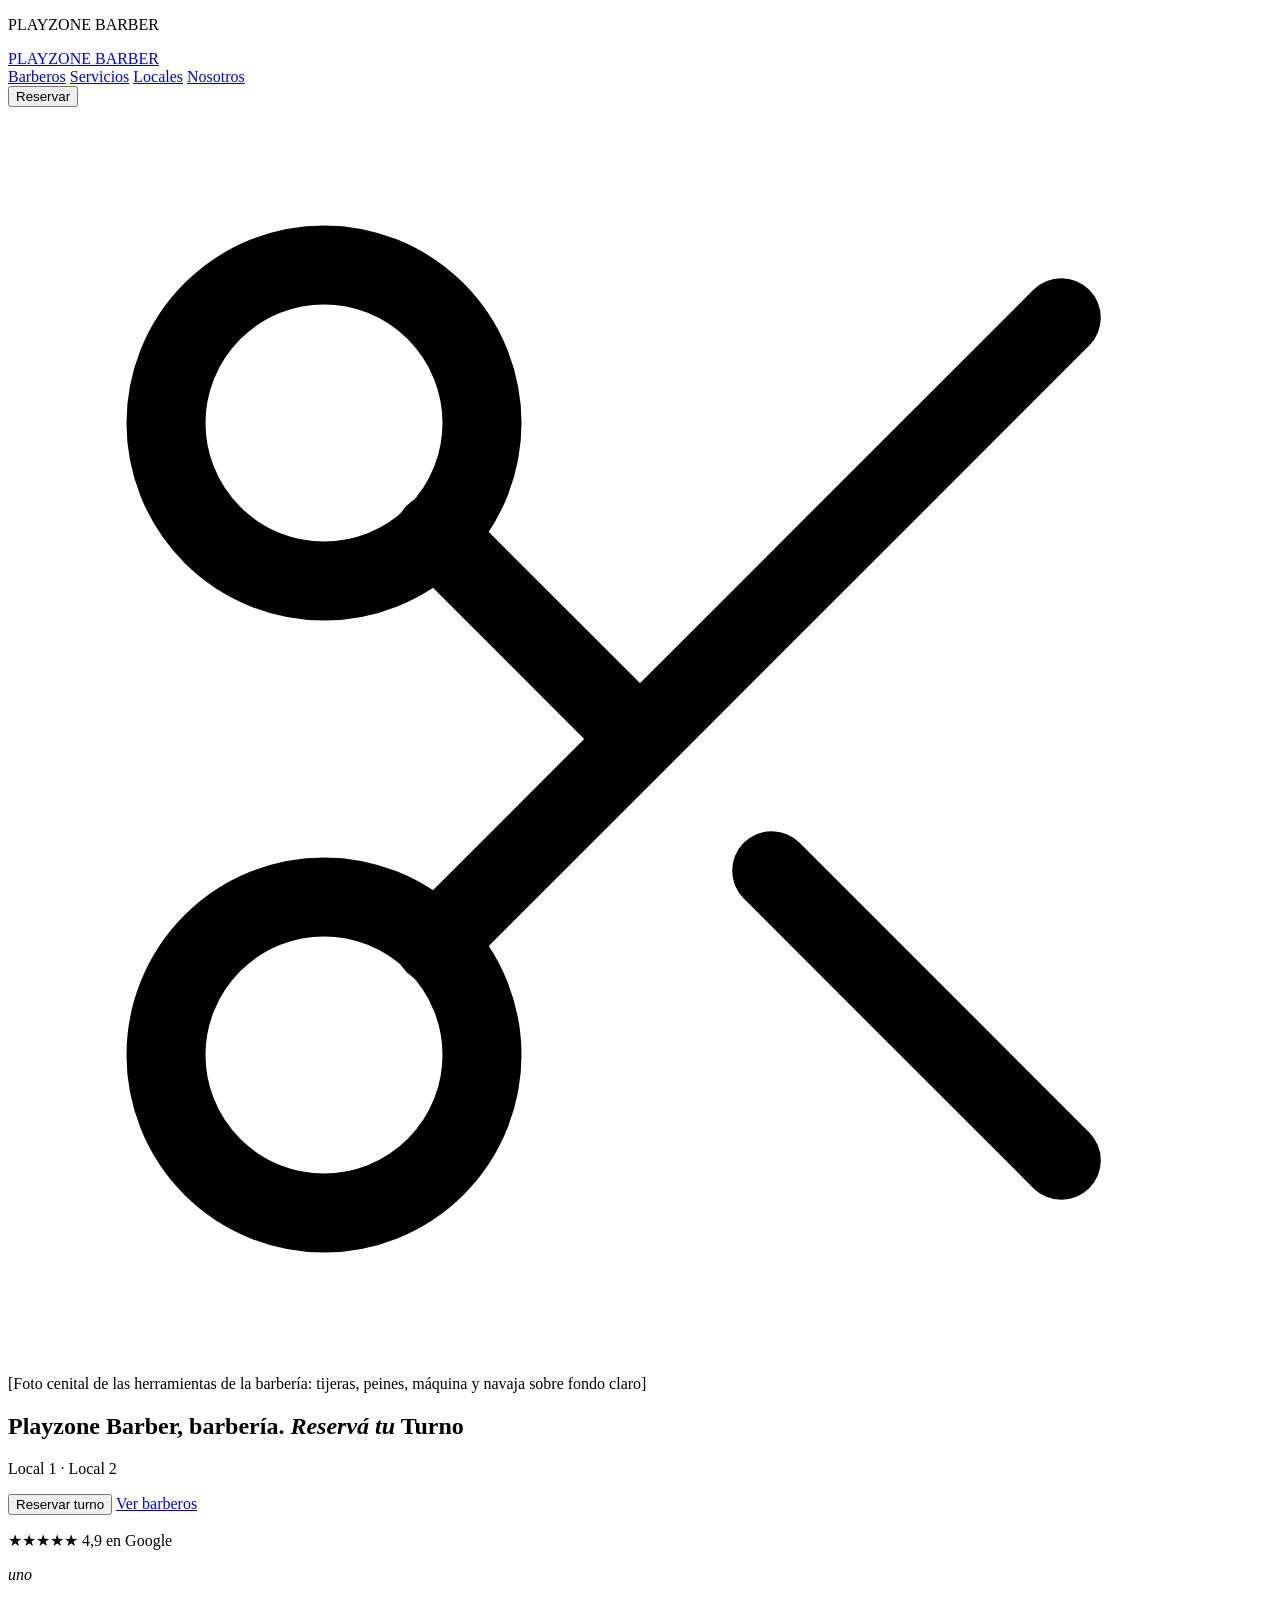
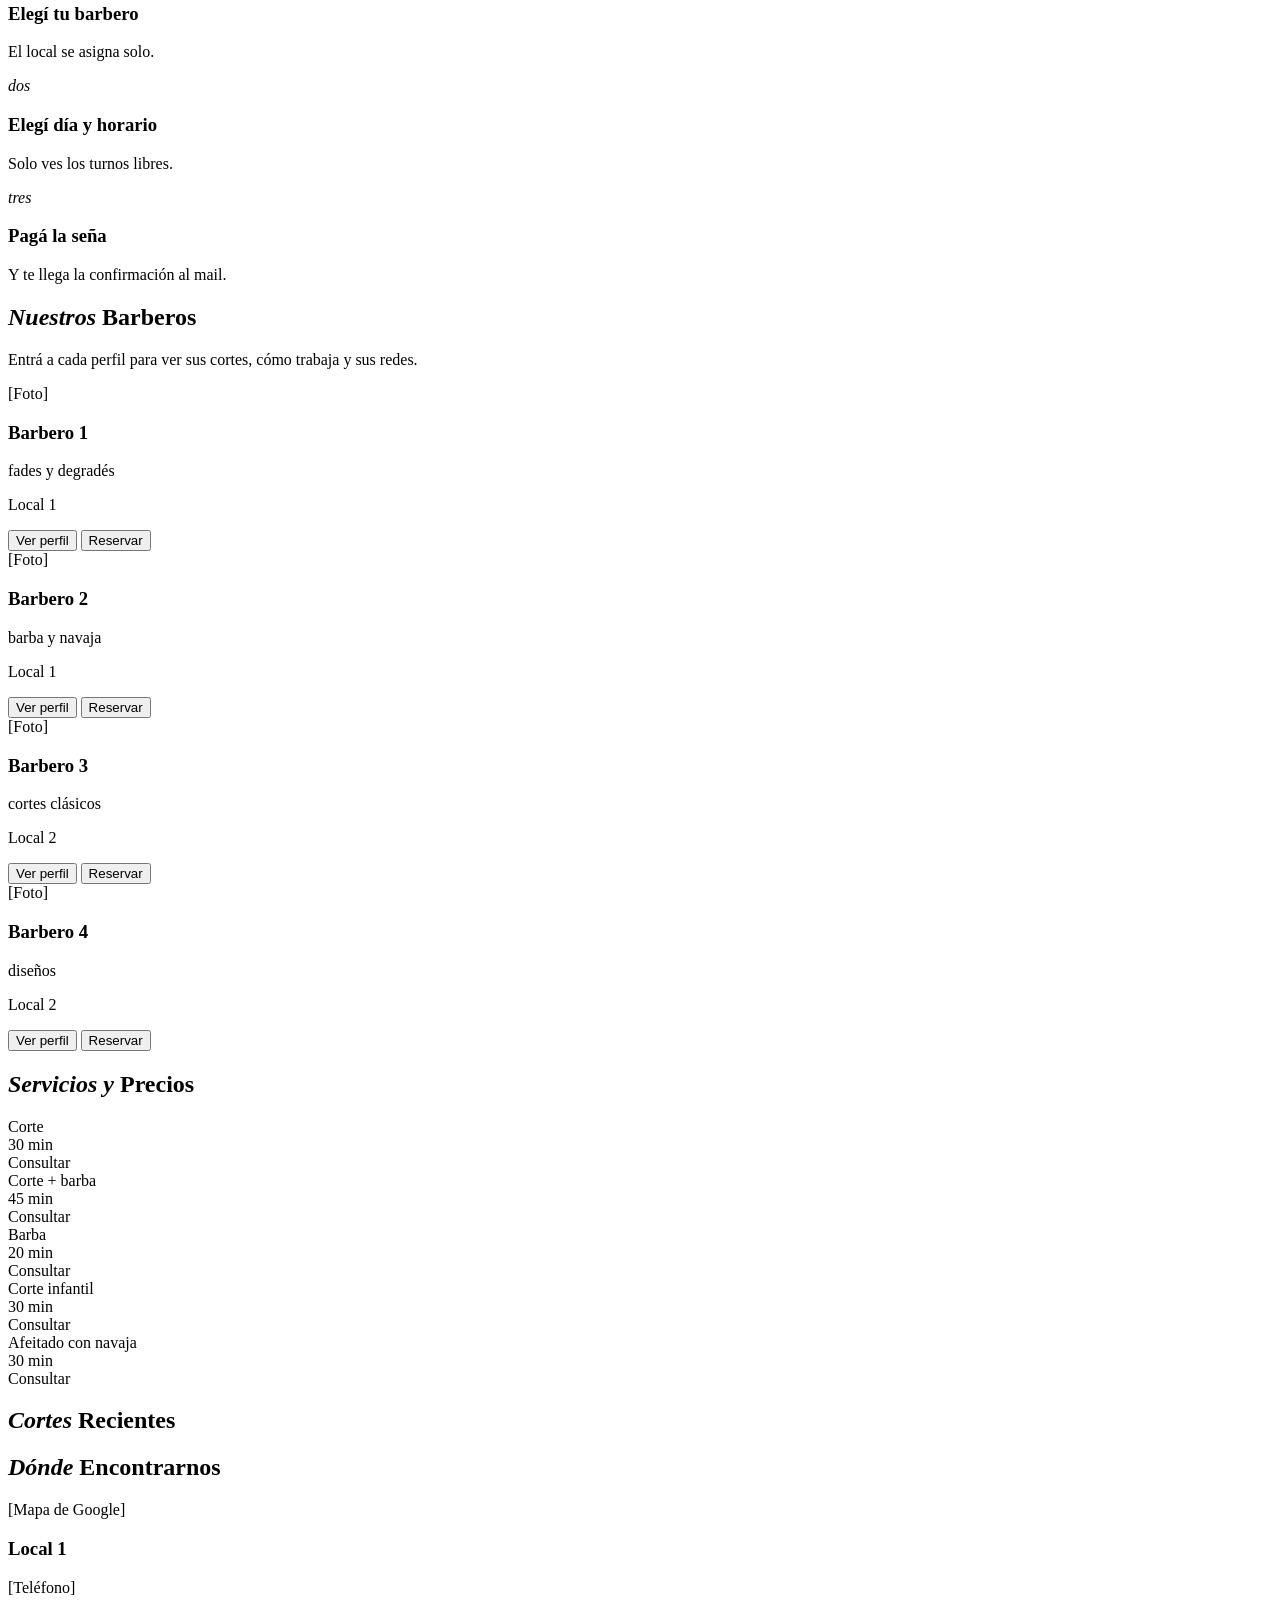
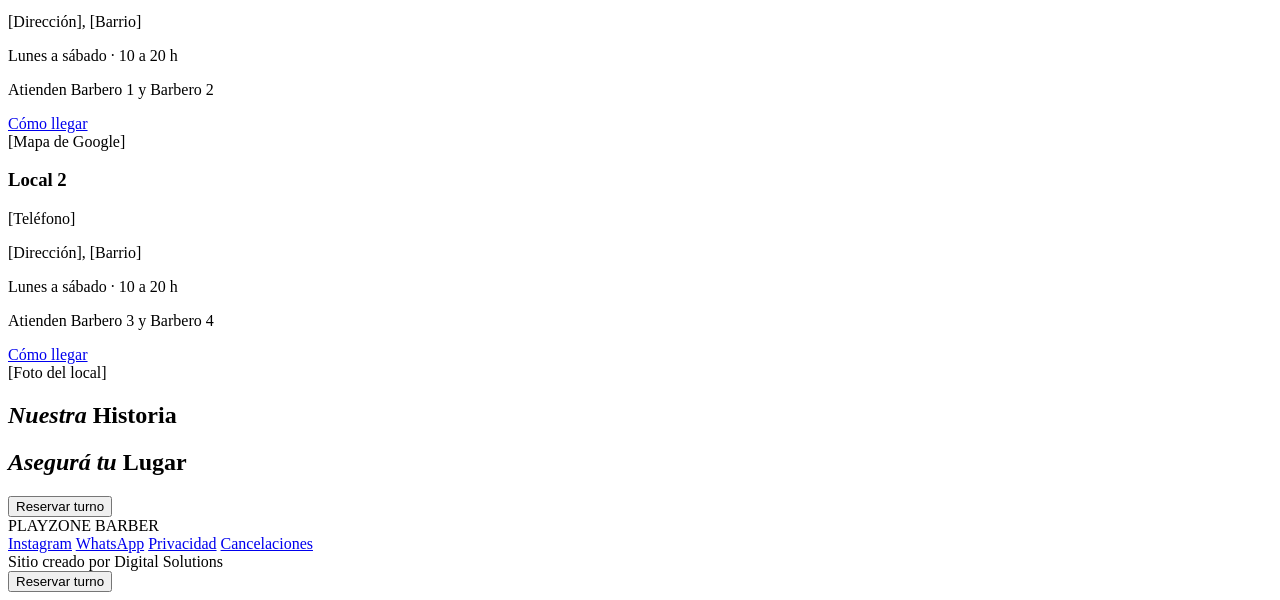
==== index.html @ 5f258dd9 "Add files via upload" ====
<!DOCTYPE html>
<html lang="es-AR">
<head>
  <meta charset="UTF-8" />
  <meta name="viewport" content="width=device-width, initial-scale=1" />
  <!-- SEO:INICIO · generado por tools/generar-seo.py el 2026-11-05 (no editar a mano) -->
  <title>Playzone Barber · Barbería · Reservá tu turno online</title>
  <meta name="description" content="Playzone Barber, barbería. Corte, corte + barba, barba, corte infantil. Elegí tu barbero, día y horario y reservá tu turno online con seña por Mercado Pago." />
  <link rel="canonical" href="https://digibizgroup2.github.io/playzone-barber/" />
  <meta property="og:type" content="website" />
  <meta property="og:locale" content="es_AR" />
  <meta property="og:site_name" content="Playzone Barber" />
  <meta property="og:title" content="Playzone Barber · Barbería · Reservá tu turno online" />
  <meta property="og:description" content="Playzone Barber, barbería. Corte, corte + barba, barba, corte infantil. Elegí tu barbero, día y horario y reservá tu turno online con seña por Mercado Pago." />
  <meta property="og:url" content="https://digibizgroup2.github.io/playzone-barber/" />
  <meta property="og:image" content="https://digibizgroup2.github.io/playzone-barber/img/apple-touch-icon.png" />
  <meta name="twitter:card" content="summary_large_image" />
  <script type="application/ld+json">
{
  "@context": "https://schema.org",
  "@graph": [
    {
      "@type": "Organization",
      "@id": "https://digibizgroup2.github.io/playzone-barber/#organizacion",
      "name": "Playzone Barber",
      "url": "https://digibizgroup2.github.io/playzone-barber/",
      "logo": "https://digibizgroup2.github.io/playzone-barber/img/apple-touch-icon.png",
      "sameAs": []
    },
    {
      "@type": "BarberShop",
      "@id": "https://digibizgroup2.github.io/playzone-barber/#local-1",
      "name": "Playzone Barber · Local 1",
      "url": "https://digibizgroup2.github.io/playzone-barber/",
      "parentOrganization": {
        "@id": "https://digibizgroup2.github.io/playzone-barber/#organizacion"
      },
      "telephone": "[Teléfono]",
      "address": {
        "@type": "PostalAddress",
        "streetAddress": "[Dirección]",
        "addressLocality": "[Barrio]",
        "addressCountry": "AR"
      },
      "openingHoursSpecification": [
        {
          "@type": "OpeningHoursSpecification",
          "dayOfWeek": [
            "Monday",
            "Tuesday",
            "Wednesday",
            "Thursday",
            "Friday",
            "Saturday"
          ],
          "opens": "10:00",
          "closes": "20:00"
        }
      ],
      "currenciesAccepted": "ARS",
      "employee": [
        {
          "@type": "Person",
          "name": "Barbero 1",
          "jobTitle": "Barbero"
        },
        {
          "@type": "Person",
          "name": "Barbero 2",
          "jobTitle": "Barbero"
        }
      ],
      "potentialAction": {
        "@type": "ReserveAction",
        "target": "https://digibizgroup2.github.io/playzone-barber/#inicio",
        "name": "Reservar turno"
      }
    },
    {
      "@type": "BarberShop",
      "@id": "https://digibizgroup2.github.io/playzone-barber/#local-2",
      "name": "Playzone Barber · Local 2",
      "url": "https://digibizgroup2.github.io/playzone-barber/",
      "parentOrganization": {
        "@id": "https://digibizgroup2.github.io/playzone-barber/#organizacion"
      },
      "telephone": "[Teléfono]",
      "address": {
        "@type": "PostalAddress",
        "streetAddress": "[Dirección]",
        "addressLocality": "[Barrio]",
        "addressCountry": "AR"
      },
      "openingHoursSpecification": [
        {
          "@type": "OpeningHoursSpecification",
          "dayOfWeek": [
            "Monday",
            "Tuesday",
            "Wednesday",
            "Thursday",
            "Friday",
            "Saturday"
          ],
          "opens": "10:00",
          "closes": "20:00"
        }
      ],
      "currenciesAccepted": "ARS",
      "employee": [
        {
          "@type": "Person",
          "name": "Barbero 3",
          "jobTitle": "Barbero"
        },
        {
          "@type": "Person",
          "name": "Barbero 4",
          "jobTitle": "Barbero"
        }
      ],
      "potentialAction": {
        "@type": "ReserveAction",
        "target": "https://digibizgroup2.github.io/playzone-barber/#inicio",
        "name": "Reservar turno"
      }
    }
  ]
}
  </script>
  <!-- SEO:FIN -->
  <meta name="robots" content="noindex, nofollow" /> <!-- PRELANZAMIENTO: la web todavía no aparece en Google -->
  <meta name="theme-color" content="#eeebe5" />
  <link rel="icon" href="img/favicon.svg" type="image/svg+xml" />
  <link rel="apple-touch-icon" href="img/apple-touch-icon.png" />
  <script src="js/config.js"></script>
  <script>
    // Pedimos los datos de la planilla apenas arranca la página, en paralelo con todo lo demás
    if (window.PLAYZONE_API) window.PZ_DATOS = fetch(window.PLAYZONE_API + "?accion=datos").then(function (r) { return r.json(); }).catch(function () { return null; });
    // La pantalla del poste de barbería se muestra una sola vez por visita
    try { if (sessionStorage.getItem("pz_visto") || /[?&](reserva|gestionar)=/.test(location.search)) document.documentElement.classList.add("sin-loader"); sessionStorage.setItem("pz_visto", "1"); } catch (e) {}
  </script>
  <link rel="preconnect" href="https://fonts.googleapis.com" />
  <link rel="preconnect" href="https://fonts.gstatic.com" crossorigin />
  <link rel="preconnect" href="https://lh3.googleusercontent.com" />
  <link rel="preconnect" href="https://script.google.com" crossorigin />
  <link rel="preconnect" href="https://script.googleusercontent.com" crossorigin />
  <!-- Fuentes sin bloquear la primera pintada -->
  <link rel="preload" as="style" href="https://fonts.googleapis.com/css2?family=Inter:wght@400;500;600;800;900&family=Playfair+Display:ital,wght@1,400&display=swap" onload="this.onload=null;this.rel='stylesheet'" />
  <noscript><link rel="stylesheet" href="https://fonts.googleapis.com/css2?family=Inter:wght@400;500;600;800;900&family=Playfair+Display:ital,wght@1,400&display=swap" /></noscript>
  <link rel="stylesheet" href="css/styles.css" />
</head>
<body>
  <!-- Pantalla de carga: poste de barbería -->
  <div class="loader" id="loader" aria-hidden="true">
    <div class="pole"><div class="pole__cap"></div><div class="pole__glass"><div class="pole__stripes"></div></div><div class="pole__cap"></div></div>
    <p class="loader__name">PLAYZONE BARBER</p>
  </div>

  <header class="nav" id="nav">
    <div class="container nav__inner">
      <a href="#inicio" class="nav__logo">PLAYZONE BARBER</a>
      <nav class="nav__links" aria-label="Principal">
        <a href="#barberos">Barberos</a>
        <a href="#servicios">Servicios</a>
        <a href="#locales">Locales</a>
        <a href="#nosotros">Nosotros</a>
      </nav>
      <button class="btn btn--dark btn--sm btn-cut" data-reservar>Reservar</button>
    </div>
  </header>

  <main>
    <!-- Portada -->
    <section class="hero" id="inicio">
      <div class="container hero__grid">
        <!-- PRE:portada --><div class="ph hero__photo">
          <svg class="ph__icon" viewBox="0 0 24 24"><use href="#i-scissors" /></svg>
          <span>[Foto cenital de las herramientas de la barbería: tijeras, peines, máquina y navaja sobre fondo claro]</span>
        </div><!-- /PRE:portada -->
        <div class="hero__text">
          <h1 class="title title--xl cut-title cut-title--linea"><span class="sr-only" id="h1Marca">Playzone Barber, barbería. </span><em>Reservá tu</em> <strong>Turno</strong></h1>
          <p class="hero__locales" id="heroLocales"><!-- PRE:locales-hero -->Local 1 · Local 2<!-- /PRE:locales-hero --></p>
          <div class="hero__ctas">
            <button class="btn btn--dark btn-cut" data-reservar>Reservar turno</button>
            <a href="#barberos" class="btn btn--outline">Ver barberos</a>
          </div>
          <p class="hero__rating" id="heroRating"><!-- PRE:rating -->★★★★★ 4,9 en Google<!-- /PRE:rating --></p>
        </div>
      </div>
    </section>

    <!-- Cómo reservar -->
    <section class="steps">
      <div class="container steps__grid">
        <div class="step"><em>uno</em><h3>Elegí tu barbero</h3><p>El local se asigna solo.</p></div>
        <div class="step"><em>dos</em><h3>Elegí día y horario</h3><p>Solo ves los turnos libres.</p></div>
        <div class="step"><em>tres</em><h3>Pagá la seña</h3><p>Y te llega la confirmación al mail.</p></div>
      </div>
    </section>

    <!-- Barberos -->
    <section class="section" id="barberos">
      <div class="container">
        <h2 class="title cut-title"><em>Nuestros</em> <strong>Barberos</strong></h2>
        <p class="section__lead">Entrá a cada perfil para ver sus cortes, cómo trabaja y sus redes.</p>
        <div class="barbers" id="barbersGrid"><!-- PRE:barberos -->
      <article class="barber">
        <div class="ph barber__photo"><span>[Foto]</span></div>
        <h3 class="barber__name">Barbero 1</h3>
        <p class="barber__spec">fades y degradés</p>
        <p class="barber__local">Local 1</p>
        <div class="barber__btns">
          <button class="btn btn--outline btn--xs" data-perfil="Barbero 1">Ver perfil</button>
          <button class="btn btn--dark btn--xs btn-cut" data-reservar="Barbero 1">Reservar</button>
        </div>
      </article>
      <article class="barber">
        <div class="ph barber__photo"><span>[Foto]</span></div>
        <h3 class="barber__name">Barbero 2</h3>
        <p class="barber__spec">barba y navaja</p>
        <p class="barber__local">Local 1</p>
        <div class="barber__btns">
          <button class="btn btn--outline btn--xs" data-perfil="Barbero 2">Ver perfil</button>
          <button class="btn btn--dark btn--xs btn-cut" data-reservar="Barbero 2">Reservar</button>
        </div>
      </article>
      <article class="barber">
        <div class="ph barber__photo"><span>[Foto]</span></div>
        <h3 class="barber__name">Barbero 3</h3>
        <p class="barber__spec">cortes clásicos</p>
        <p class="barber__local">Local 2</p>
        <div class="barber__btns">
          <button class="btn btn--outline btn--xs" data-perfil="Barbero 3">Ver perfil</button>
          <button class="btn btn--dark btn--xs btn-cut" data-reservar="Barbero 3">Reservar</button>
        </div>
      </article>
      <article class="barber">
        <div class="ph barber__photo"><span>[Foto]</span></div>
        <h3 class="barber__name">Barbero 4</h3>
        <p class="barber__spec">diseños</p>
        <p class="barber__local">Local 2</p>
        <div class="barber__btns">
          <button class="btn btn--outline btn--xs" data-perfil="Barbero 4">Ver perfil</button>
          <button class="btn btn--dark btn--xs btn-cut" data-reservar="Barbero 4">Reservar</button>
        </div>
      </article>
        <!-- /PRE:barberos --></div>
      </div>
    </section>

    <!-- Servicios -->
    <section class="section section--tight" id="servicios">
      <div class="container">
        <div class="card-panel">
          <h2 class="title cut-title"><em>Servicios y</em> <strong>Precios</strong></h2>
          <div class="services" id="servicesGrid"><!-- PRE:servicios -->
      <div class="service">
        <div><div class="service__name">Corte</div><div class="service__dur">30 min</div></div>
        <div class="service__price">Consultar</div>
      </div>
      <div class="service">
        <div><div class="service__name">Corte + barba</div><div class="service__dur">45 min</div></div>
        <div class="service__price">Consultar</div>
      </div>
      <div class="service">
        <div><div class="service__name">Barba</div><div class="service__dur">20 min</div></div>
        <div class="service__price">Consultar</div>
      </div>
      <div class="service">
        <div><div class="service__name">Corte infantil</div><div class="service__dur">30 min</div></div>
        <div class="service__price">Consultar</div>
      </div>
      <div class="service">
        <div><div class="service__name">Afeitado con navaja</div><div class="service__dur">30 min</div></div>
        <div class="service__price">Consultar</div>
      </div>
          <!-- /PRE:servicios --></div>
        </div>
      </div>
    </section>

    <!-- Galería -->
    <section class="section" id="galeria">
      <div class="container">
        <h2 class="title cut-title"><em>Cortes</em> <strong>Recientes</strong></h2>
        <div class="gallery" id="galleryGrid"></div>
      </div>
    </section>

    <!-- Locales -->
    <section class="section" id="locales">
      <div class="container container--narrow">
        <h2 class="title cut-title"><em>Dónde</em> <strong>Encontrarnos</strong></h2>
        <div class="locales" id="localesGrid"><!-- PRE:locales -->
      <article class="local">
        <div class="ph local__map"><span>[Mapa de Google]</span></div>
        <div class="local__body">
          <h3>Local 1</h3>
          <p class="local__tel">[Teléfono]</p>
          <p>[Dirección], [Barrio]</p>
          <p>Lunes a sábado · 10 a 20 h</p>
          <p class="local__team">Atienden Barbero 1 y Barbero 2</p>
          <div class="local__btns">
            <a class="btn btn--outline btn--xs" href="#" target="_blank" rel="noopener">Cómo llegar</a>
          </div>
        </div>
      </article>
      <article class="local">
        <div class="ph local__map"><span>[Mapa de Google]</span></div>
        <div class="local__body">
          <h3>Local 2</h3>
          <p class="local__tel">[Teléfono]</p>
          <p>[Dirección], [Barrio]</p>
          <p>Lunes a sábado · 10 a 20 h</p>
          <p class="local__team">Atienden Barbero 3 y Barbero 4</p>
          <div class="local__btns">
            <a class="btn btn--outline btn--xs" href="#" target="_blank" rel="noopener">Cómo llegar</a>
          </div>
        </div>
      </article>
        <!-- /PRE:locales --></div>
      </div>
    </section>

    <!-- Historia -->
    <section class="section" id="nosotros">
      <div class="container container--narrow story">
        <div class="ph story__photo"><span>[Foto del local]</span></div>
        <div>
          <h2 class="title title--left cut-title"><em>Nuestra</em> <strong>Historia</strong></h2>
          <p class="story__text" id="historia"><!-- PRE:historia --><!-- /PRE:historia --></p>
        </div>
      </div>
      <div class="container container--narrow reviews" id="reviewsGrid"></div>
    </section>

    <!-- Seña -->
    <section class="cta-dark">
      <div class="container">
        <h2 class="title title--light cut-title"><em>Asegurá tu</em> <strong>Lugar</strong></h2>
        <p id="senaTexto"></p>
        <button class="btn btn--light btn-cut" data-reservar>Reservar turno</button>
      </div>
    </section>
  </main>

  <footer class="footer">
    <div class="container footer__inner">
      <span class="footer__logo">PLAYZONE BARBER</span>
      <nav class="footer__links">
        <a id="lnkInstagram" href="#" target="_blank" rel="noopener">Instagram</a>
        <a id="lnkWhatsapp" href="#" target="_blank" rel="noopener">WhatsApp</a>
        <a href="politicas.html#privacidad">Privacidad</a>
        <a href="politicas.html#cancelaciones">Cancelaciones</a>
      </nav>
      <span class="footer__credit">Sitio creado por Digital Solutions</span>
    </div>
  </footer>

  <!-- Botón fijo de reserva en celular -->
  <div class="sticky-cta"><button class="btn btn--dark btn--block btn-cut" data-reservar>Reservar turno</button></div>

  <!-- Perfil del barbero -->
  <div class="sheet" id="profileSheet" role="dialog" aria-modal="true" aria-label="Perfil del barbero" hidden>
    <div class="sheet__panel">
      <div class="sheet__head">
        <span class="sheet__brand">PLAYZONE BARBER</span>
        <button class="icon-btn" data-close aria-label="Cerrar">✕</button>
      </div>
      <div class="sheet__body" id="profileBody"></div>
      <div class="sheet__foot"><button class="btn btn--dark btn--block" id="profileBook">Reservar</button></div>
    </div>
  </div>

  <!-- Reserva paso a paso -->
  <div class="sheet" id="bookingSheet" role="dialog" aria-modal="true" aria-label="Reservar turno" hidden>
    <div class="sheet__panel">
      <div class="sheet__head">
        <span class="sheet__brand">PLAYZONE BARBER</span>
        <span class="sheet__step" id="bkStepLabel"></span>
        <button class="icon-btn" data-close aria-label="Cerrar">✕</button>
      </div>
      <div class="bk-title">
        <button class="icon-btn" id="bkBack" aria-label="Volver">‹</button>
        <h2 class="title title--left title--sm" id="bkTitle"></h2>
      </div>
      <div class="progress" id="bkProgress"><span></span><span></span><span></span><span></span></div>
      <div class="sheet__body" id="bkBody"></div>
      <div class="sheet__foot"><button class="btn btn--dark btn--block" id="bkNext">Continuar</button></div>
    </div>
  </div>

  <svg width="0" height="0" style="position:absolute">
    <symbol id="i-scissors" viewBox="0 0 24 24" fill="none" stroke="currentColor" stroke-width="1.5" stroke-linecap="round"><circle cx="6" cy="6" r="3"/><circle cx="6" cy="18" r="3"/><path d="M20 4 8.1 15.9M14.5 14.5 20 20M8.1 8.1 12 12"/></symbol>
  </svg>

  <!-- PRE:datos --><script id="pz-datos" type="application/json">{"t":1793904274156,"d":{"negocio":{"nombre":"Playzone Barber","web":"http://localhost:5173","instagram":"","whatsapp":"","google":{"rating":"4,9","reseñas":""},"historia":""},"seña":{"tipo":"porcentaje","valor":30},"cancelacionHoras":24,"minutosReserva":15,"diasReserva":14,"locales":[{"id":"Local 1","nombre":"Local 1","telefono":"[Teléfono]","direccion":"[Dirección], [Barrio]","horarioTexto":"Lunes a sábado · 10 a 20 h","apertura":"10:00","cierre":"20:00","diasAbierto":[1,2,3,4,5,6],"mapa":""},{"id":"Local 2","nombre":"Local 2","telefono":"[Teléfono]","direccion":"[Dirección], [Barrio]","horarioTexto":"Lunes a sábado · 10 a 20 h","apertura":"10:00","cierre":"20:00","diasAbierto":[1,2,3,4,5,6],"mapa":""}],"barberos":[{"id":"Barbero 1","nombre":"Barbero 1","especialidad":"fades y degradés","local":"Local 1","dias":"Mar a Sáb","diasAtiende":[2,3,4,5,6],"experiencia":"","descripcion":"","instagram":"","tiktok":""},{"id":"Barbero 2","nombre":"Barbero 2","especialidad":"barba y navaja","local":"Local 1","dias":"Mar a Sáb","diasAtiende":[2,3,4,5,6],"experiencia":"","descripcion":"","instagram":"","tiktok":""},{"id":"Barbero 3","nombre":"Barbero 3","especialidad":"cortes clásicos","local":"Local 2","dias":"Mar a Sáb","diasAtiende":[2,3,4,5,6],"experiencia":"","descripcion":"","instagram":"","tiktok":""},{"id":"Barbero 4","nombre":"Barbero 4","especialidad":"diseños","local":"Local 2","dias":"Mar a Sáb","diasAtiende":[2,3,4,5,6],"experiencia":"","descripcion":"","instagram":"","tiktok":""}],"servicios":[{"id":"Corte","nombre":"Corte","precio":0,"duracion":30},{"id":"Corte + barba","nombre":"Corte + barba","precio":0,"duracion":45},{"id":"Barba","nombre":"Barba","precio":0,"duracion":20},{"id":"Corte infantil","nombre":"Corte infantil","precio":0,"duracion":30},{"id":"Afeitado con navaja","nombre":"Afeitado con navaja","precio":0,"duracion":30}],"fotos":{"portada":[],"barberos":{"Barbero 4":{"perfil":null,"cortes":[],"antesDespues":[]},"Barbero 3":{"perfil":null,"cortes":[],"antesDespues":[]},"Barbero 2":{"perfil":null,"cortes":[],"antesDespues":[]},"Barbero 1":{"perfil":null,"cortes":[],"antesDespues":[]}},"locales":{"Local 2":[],"Local 1":[]},"recientes":[],"antesDespues":[],"actualizado":1793903897182}}}</script><!-- /PRE:datos -->
  <script src="js/data.js"></script>
  <script src="js/backend.js"></script>
  <script src="js/fotos.js"></script>
  <script src="js/app.js"></script>
</body>
</html>
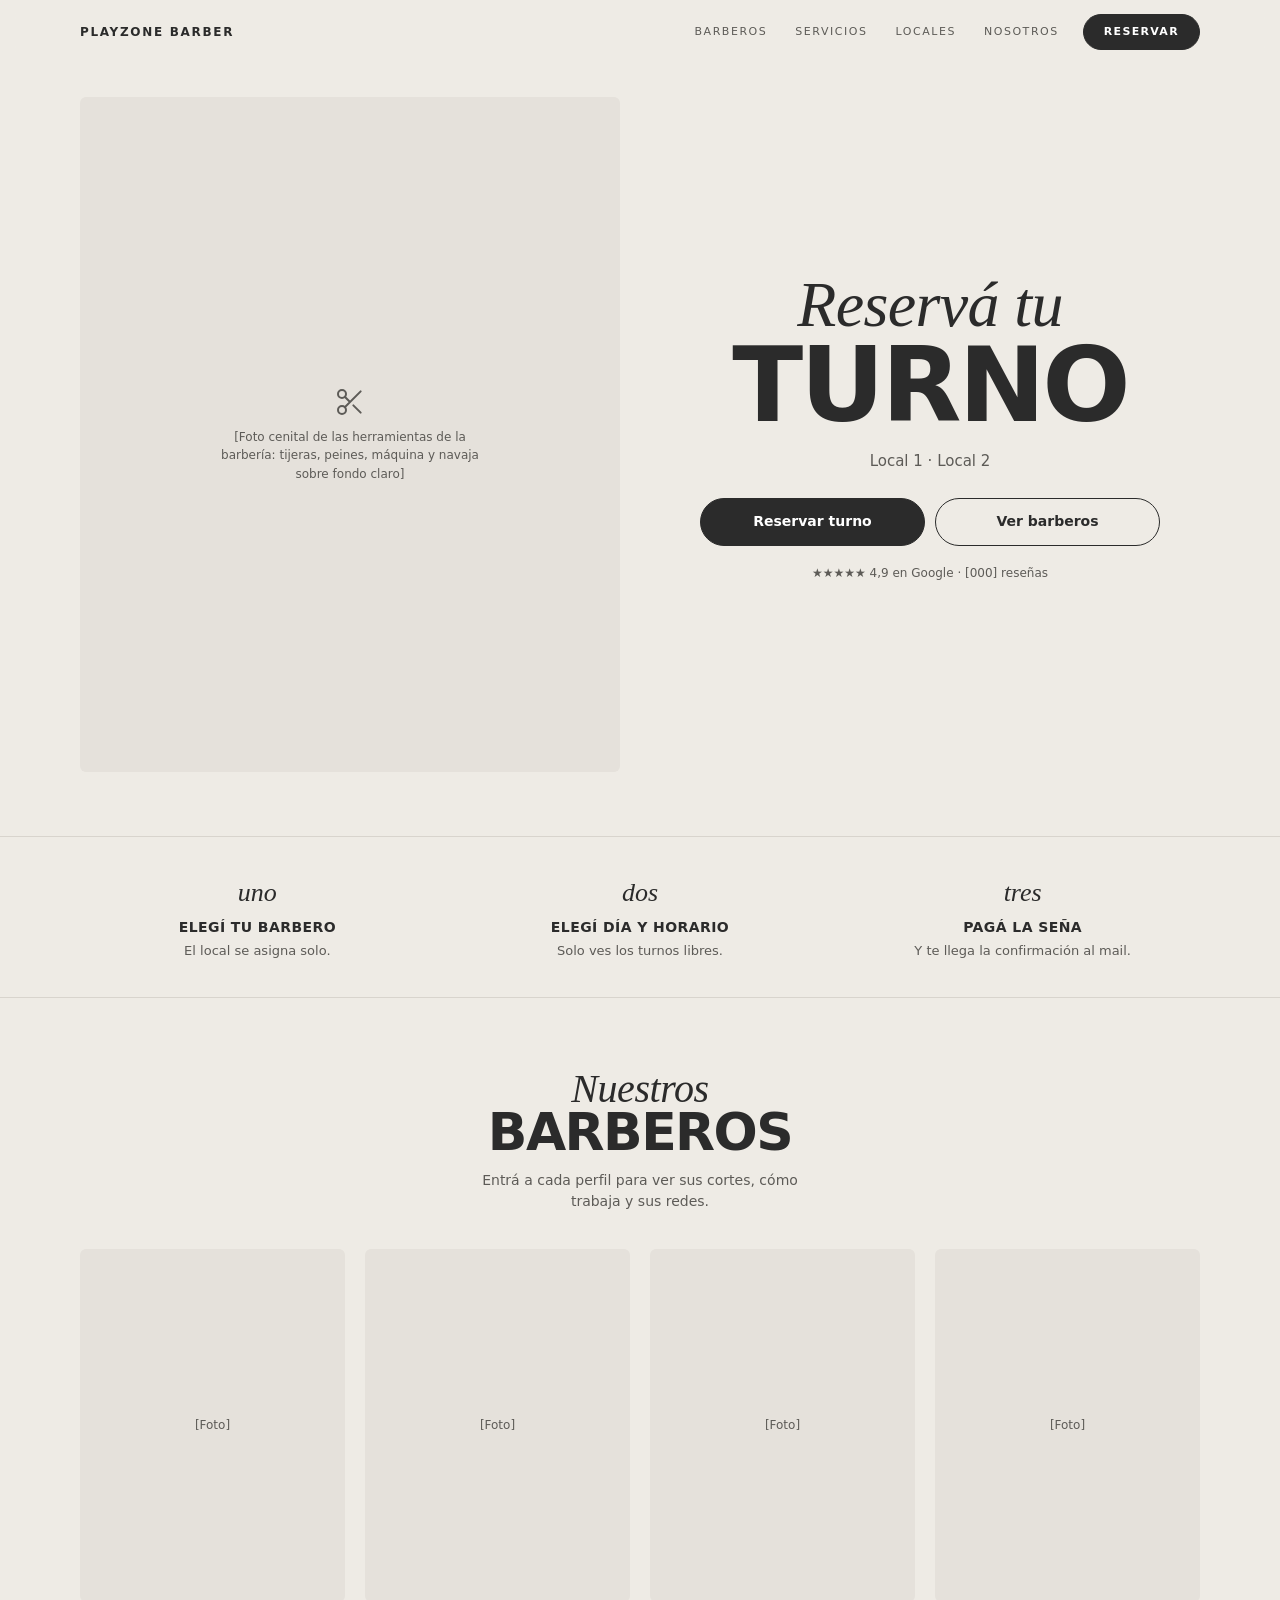
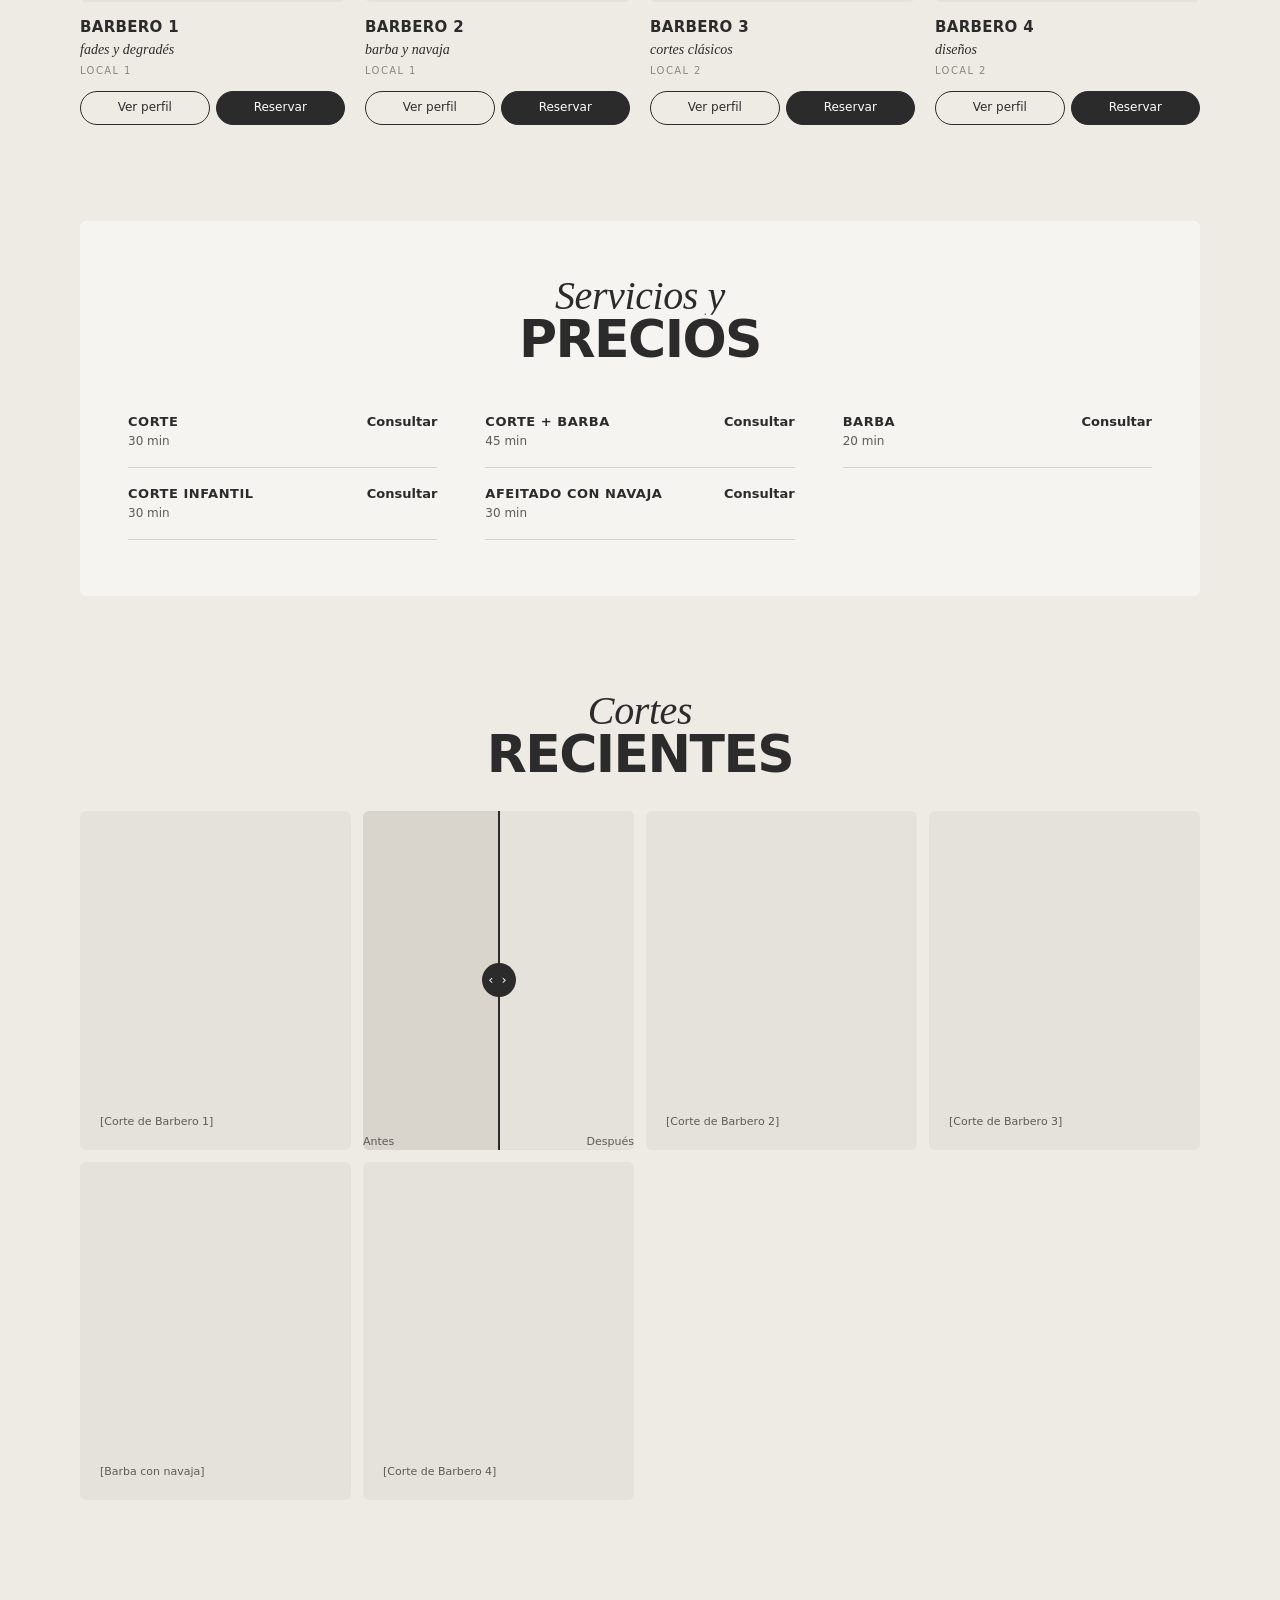
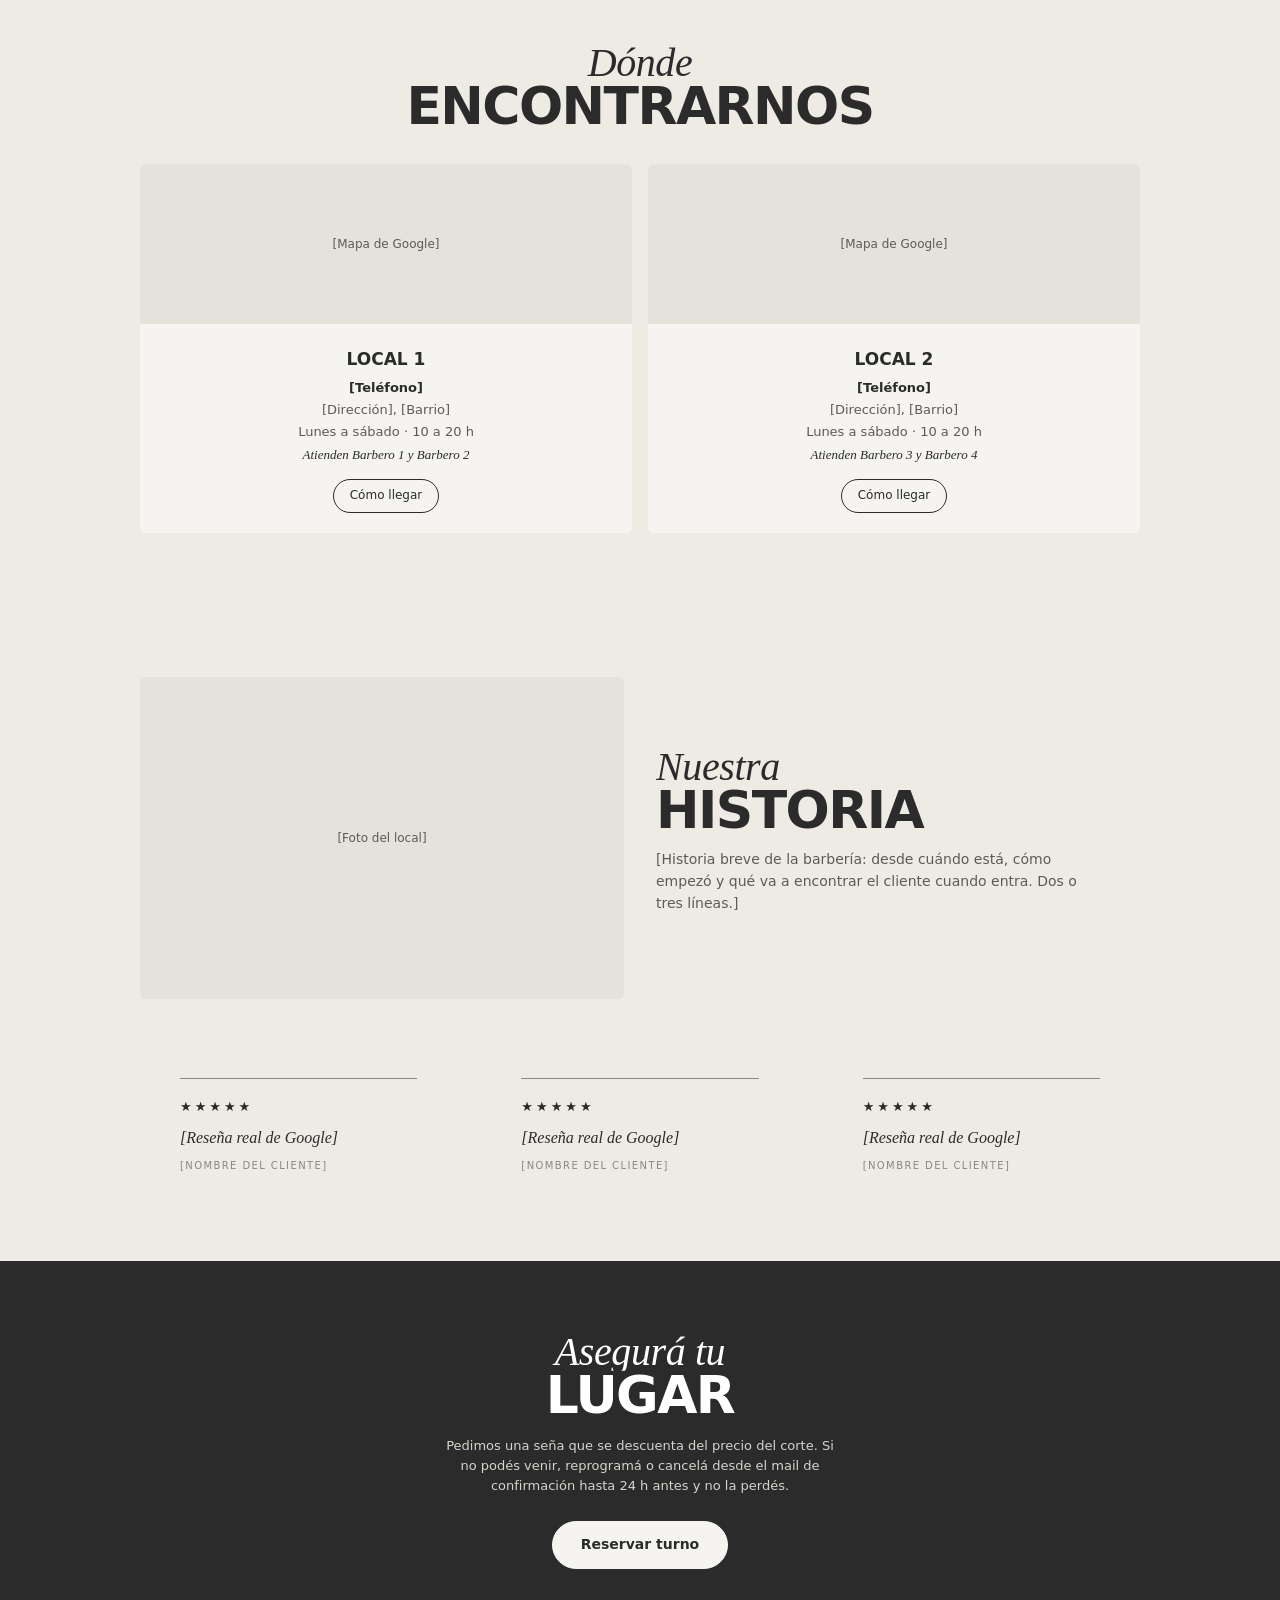
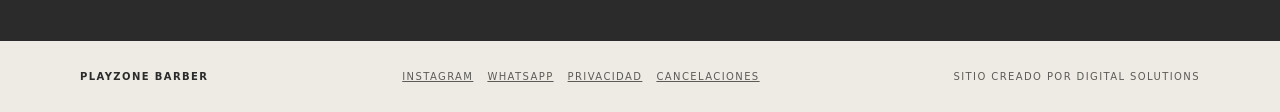
==== commit b0b28476: "Add files via upload" ====
--- a/index.html
+++ b/index.html
@@ -6,14 +6,14 @@
   <!-- SEO:INICIO · generado por tools/generar-seo.py el 2026-11-05 (no editar a mano) -->
   <title>Playzone Barber · Barbería · Reservá tu turno online</title>
   <meta name="description" content="Playzone Barber, barbería. Corte, corte + barba, barba, corte infantil. Elegí tu barbero, día y horario y reservá tu turno online con seña por Mercado Pago." />
-  <link rel="canonical" href="https://digibizgroup2.github.io/playzone-barber/" />
+  <link rel="canonical" href="https://playzone-barber.netlify.app/" />
   <meta property="og:type" content="website" />
   <meta property="og:locale" content="es_AR" />
   <meta property="og:site_name" content="Playzone Barber" />
   <meta property="og:title" content="Playzone Barber · Barbería · Reservá tu turno online" />
   <meta property="og:description" content="Playzone Barber, barbería. Corte, corte + barba, barba, corte infantil. Elegí tu barbero, día y horario y reservá tu turno online con seña por Mercado Pago." />
-  <meta property="og:url" content="https://digibizgroup2.github.io/playzone-barber/" />
-  <meta property="og:image" content="https://digibizgroup2.github.io/playzone-barber/img/apple-touch-icon.png" />
+  <meta property="og:url" content="https://playzone-barber.netlify.app/" />
+  <meta property="og:image" content="https://playzone-barber.netlify.app/img/apple-touch-icon.png" />
   <meta name="twitter:card" content="summary_large_image" />
   <script type="application/ld+json">
 {
@@ -21,19 +21,19 @@
   "@graph": [
     {
       "@type": "Organization",
-      "@id": "https://digibizgroup2.github.io/playzone-barber/#organizacion",
+      "@id": "https://playzone-barber.netlify.app/#organizacion",
       "name": "Playzone Barber",
-      "url": "https://digibizgroup2.github.io/playzone-barber/",
-      "logo": "https://digibizgroup2.github.io/playzone-barber/img/apple-touch-icon.png",
+      "url": "https://playzone-barber.netlify.app/",
+      "logo": "https://playzone-barber.netlify.app/img/apple-touch-icon.png",
       "sameAs": []
     },
     {
       "@type": "BarberShop",
-      "@id": "https://digibizgroup2.github.io/playzone-barber/#local-1",
+      "@id": "https://playzone-barber.netlify.app/#local-1",
       "name": "Playzone Barber · Local 1",
-      "url": "https://digibizgroup2.github.io/playzone-barber/",
+      "url": "https://playzone-barber.netlify.app/",
       "parentOrganization": {
-        "@id": "https://digibizgroup2.github.io/playzone-barber/#organizacion"
+        "@id": "https://playzone-barber.netlify.app/#organizacion"
       },
       "telephone": "[Teléfono]",
       "address": {
@@ -72,17 +72,17 @@
       ],
       "potentialAction": {
         "@type": "ReserveAction",
-        "target": "https://digibizgroup2.github.io/playzone-barber/#inicio",
+        "target": "https://playzone-barber.netlify.app/#inicio",
         "name": "Reservar turno"
       }
     },
     {
       "@type": "BarberShop",
-      "@id": "https://digibizgroup2.github.io/playzone-barber/#local-2",
+      "@id": "https://playzone-barber.netlify.app/#local-2",
       "name": "Playzone Barber · Local 2",
-      "url": "https://digibizgroup2.github.io/playzone-barber/",
+      "url": "https://playzone-barber.netlify.app/",
       "parentOrganization": {
-        "@id": "https://digibizgroup2.github.io/playzone-barber/#organizacion"
+        "@id": "https://playzone-barber.netlify.app/#organizacion"
       },
       "telephone": "[Teléfono]",
       "address": {
@@ -121,7 +121,7 @@
       ],
       "potentialAction": {
         "@type": "ReserveAction",
-        "target": "https://digibizgroup2.github.io/playzone-barber/#inicio",
+        "target": "https://playzone-barber.netlify.app/#inicio",
         "name": "Reservar turno"
       }
     }
@@ -395,7 +395,7 @@
     <symbol id="i-scissors" viewBox="0 0 24 24" fill="none" stroke="currentColor" stroke-width="1.5" stroke-linecap="round"><circle cx="6" cy="6" r="3"/><circle cx="6" cy="18" r="3"/><path d="M20 4 8.1 15.9M14.5 14.5 20 20M8.1 8.1 12 12"/></symbol>
   </svg>
 
-  <!-- PRE:datos --><script id="pz-datos" type="application/json">{"t":1793904274156,"d":{"negocio":{"nombre":"Playzone Barber","web":"http://localhost:5173","instagram":"","whatsapp":"","google":{"rating":"4,9","reseñas":""},"historia":""},"seña":{"tipo":"porcentaje","valor":30},"cancelacionHoras":24,"minutosReserva":15,"diasReserva":14,"locales":[{"id":"Local 1","nombre":"Local 1","telefono":"[Teléfono]","direccion":"[Dirección], [Barrio]","horarioTexto":"Lunes a sábado · 10 a 20 h","apertura":"10:00","cierre":"20:00","diasAbierto":[1,2,3,4,5,6],"mapa":""},{"id":"Local 2","nombre":"Local 2","telefono":"[Teléfono]","direccion":"[Dirección], [Barrio]","horarioTexto":"Lunes a sábado · 10 a 20 h","apertura":"10:00","cierre":"20:00","diasAbierto":[1,2,3,4,5,6],"mapa":""}],"barberos":[{"id":"Barbero 1","nombre":"Barbero 1","especialidad":"fades y degradés","local":"Local 1","dias":"Mar a Sáb","diasAtiende":[2,3,4,5,6],"experiencia":"","descripcion":"","instagram":"","tiktok":""},{"id":"Barbero 2","nombre":"Barbero 2","especialidad":"barba y navaja","local":"Local 1","dias":"Mar a Sáb","diasAtiende":[2,3,4,5,6],"experiencia":"","descripcion":"","instagram":"","tiktok":""},{"id":"Barbero 3","nombre":"Barbero 3","especialidad":"cortes clásicos","local":"Local 2","dias":"Mar a Sáb","diasAtiende":[2,3,4,5,6],"experiencia":"","descripcion":"","instagram":"","tiktok":""},{"id":"Barbero 4","nombre":"Barbero 4","especialidad":"diseños","local":"Local 2","dias":"Mar a Sáb","diasAtiende":[2,3,4,5,6],"experiencia":"","descripcion":"","instagram":"","tiktok":""}],"servicios":[{"id":"Corte","nombre":"Corte","precio":0,"duracion":30},{"id":"Corte + barba","nombre":"Corte + barba","precio":0,"duracion":45},{"id":"Barba","nombre":"Barba","precio":0,"duracion":20},{"id":"Corte infantil","nombre":"Corte infantil","precio":0,"duracion":30},{"id":"Afeitado con navaja","nombre":"Afeitado con navaja","precio":0,"duracion":30}],"fotos":{"portada":[],"barberos":{"Barbero 4":{"perfil":null,"cortes":[],"antesDespues":[]},"Barbero 3":{"perfil":null,"cortes":[],"antesDespues":[]},"Barbero 2":{"perfil":null,"cortes":[],"antesDespues":[]},"Barbero 1":{"perfil":null,"cortes":[],"antesDespues":[]}},"locales":{"Local 2":[],"Local 1":[]},"recientes":[],"antesDespues":[],"actualizado":1793903897182}}}</script><!-- /PRE:datos -->
+  <!-- PRE:datos --><script id="pz-datos" type="application/json">{"t":1793916625618,"d":{"negocio":{"nombre":"Playzone Barber","web":"https://digibizgroup2.github.io/playzone-barber/","instagram":"","whatsapp":"","google":{"rating":"4,9","reseñas":""},"historia":""},"seña":{"tipo":"porcentaje","valor":30},"cancelacionHoras":24,"minutosReserva":15,"diasReserva":14,"locales":[{"id":"Local 1","nombre":"Local 1","telefono":"[Teléfono]","direccion":"[Dirección], [Barrio]","horarioTexto":"Lunes a sábado · 10 a 20 h","apertura":"10:00","cierre":"20:00","diasAbierto":[1,2,3,4,5,6],"mapa":""},{"id":"Local 2","nombre":"Local 2","telefono":"[Teléfono]","direccion":"[Dirección], [Barrio]","horarioTexto":"Lunes a sábado · 10 a 20 h","apertura":"10:00","cierre":"20:00","diasAbierto":[1,2,3,4,5,6],"mapa":""}],"barberos":[{"id":"Barbero 1","nombre":"Barbero 1","especialidad":"fades y degradés","local":"Local 1","dias":"Mar a Sáb","diasAtiende":[2,3,4,5,6],"experiencia":"","descripcion":"","instagram":"","tiktok":""},{"id":"Barbero 2","nombre":"Barbero 2","especialidad":"barba y navaja","local":"Local 1","dias":"Mar a Sáb","diasAtiende":[2,3,4,5,6],"experiencia":"","descripcion":"","instagram":"","tiktok":""},{"id":"Barbero 3","nombre":"Barbero 3","especialidad":"cortes clásicos","local":"Local 2","dias":"Mar a Sáb","diasAtiende":[2,3,4,5,6],"experiencia":"","descripcion":"","instagram":"","tiktok":""},{"id":"Barbero 4","nombre":"Barbero 4","especialidad":"diseños","local":"Local 2","dias":"Mar a Sáb","diasAtiende":[2,3,4,5,6],"experiencia":"","descripcion":"","instagram":"","tiktok":""}],"servicios":[{"id":"Corte","nombre":"Corte","precio":0,"duracion":30},{"id":"Corte + barba","nombre":"Corte + barba","precio":0,"duracion":45},{"id":"Barba","nombre":"Barba","precio":0,"duracion":20},{"id":"Corte infantil","nombre":"Corte infantil","precio":0,"duracion":30},{"id":"Afeitado con navaja","nombre":"Afeitado con navaja","precio":0,"duracion":30}],"fotos":{"portada":[],"barberos":{"Barbero 4":{"perfil":null,"cortes":[],"antesDespues":[]},"Barbero 3":{"perfil":null,"cortes":[],"antesDespues":[]},"Barbero 2":{"perfil":null,"cortes":[],"antesDespues":[]},"Barbero 1":{"perfil":null,"cortes":[],"antesDespues":[]}},"locales":{"Local 2":[],"Local 1":[]},"recientes":[],"antesDespues":[],"actualizado":1793914698785}}}</script><!-- /PRE:datos -->
   <script src="js/data.js"></script>
   <script src="js/backend.js"></script>
   <script src="js/fotos.js"></script>
--- a/css/styles.css
+++ b/css/styles.css
@@ -0,0 +1,498 @@
+/* ============ Base ============ */
+:root {
+  --bg: #eeebe5;
+  --bg-2: #f5f4f0;
+  --ph: #e5e1db;
+  --ink: #2b2b2b;
+  --ink-2: #5d5b57;
+  --ink-3: #8a8782;
+  --line: #d8d4cd;
+  --dark: #2b2b2b;
+  --radius: 6px;
+  --pill: 999px;
+  --serif: "Playfair Display", Georgia, serif;
+  --sans: "Inter", system-ui, -apple-system, sans-serif;
+  --ease: cubic-bezier(.2, .7, .2, 1);
+}
+
+*, *::before, *::after { box-sizing: border-box; }
+html { scroll-behavior: smooth; scroll-padding-top: 72px; }
+body {
+  margin: 0;
+  background: var(--bg);
+  color: var(--ink);
+  font-family: var(--sans);
+  font-size: 15px;
+  line-height: 1.55;
+  -webkit-font-smoothing: antialiased;
+}
+img { max-width: 100%; display: block; }
+a { color: inherit; }
+button { font: inherit; color: inherit; }
+body.lock { overflow: hidden; }
+
+/* Cursor tijera (solo computadora) */
+@media (pointer: fine) {
+  body {
+    cursor: url("data:image/svg+xml,%3Csvg xmlns='http://www.w3.org/2000/svg' width='28' height='28' viewBox='0 0 24 24' fill='%23fff' stroke='%232b2b2b' stroke-width='1.6' stroke-linecap='round'%3E%3Ccircle cx='6' cy='6' r='3'/%3E%3Ccircle cx='6' cy='18' r='3'/%3E%3Cpath d='M20 4 8.1 15.9M14.5 14.5 20 20M8.1 8.1 12 12' fill='none'/%3E%3C/svg%3E") 22 4, auto;
+  }
+  a, button, label, input[type="range"], .slot, .choice {
+    cursor: url("data:image/svg+xml,%3Csvg xmlns='http://www.w3.org/2000/svg' width='28' height='28' viewBox='0 0 24 24' fill='%232b2b2b' stroke='%232b2b2b' stroke-width='1.6' stroke-linecap='round'%3E%3Ccircle cx='6' cy='6' r='3'/%3E%3Ccircle cx='6' cy='18' r='3'/%3E%3Cpath d='M20 4 8.1 15.9M14.5 14.5 20 20M8.1 8.1 12 12' fill='none'/%3E%3C/svg%3E") 22 4, pointer;
+  }
+  input[type="text"], input[type="tel"], input[type="email"] { cursor: text; }
+}
+
+.container { width: min(1120px, 100% - 40px); margin-inline: auto; }
+.container--narrow { width: min(1000px, 100% - 40px); }
+
+/* ============ Títulos ============ */
+.title { margin: 0 0 12px; text-align: center; line-height: .95; }
+.title em {
+  display: block;
+  font-family: var(--serif);
+  font-style: italic;
+  font-weight: 400;
+  font-size: clamp(28px, 4vw, 40px);
+  letter-spacing: -.01em;
+}
+.title strong {
+  display: block;
+  font-weight: 900;
+  font-size: clamp(36px, 5.5vw, 52px);
+  text-transform: uppercase;
+  letter-spacing: -.03em;
+}
+.title--xl em { font-size: clamp(40px, 6vw, 64px); }
+.title--xl strong { font-size: clamp(64px, 10vw, 104px); }
+.title--sm em { font-size: 22px; }
+.title--sm strong { font-size: 28px; }
+.title--left { text-align: left; }
+.title--light { color: #fff; }
+
+/* Efecto navaja: el título aparece cortado de izquierda a derecha */
+.cut-title { position: relative; }
+.js .cut-title:not(.cut-title--linea) > * { clip-path: inset(0 100% 0 0); }
+/* En la portada solo pasa la navaja: el título se ve desde el primer momento (carga más rápida) */
+.cut-title--linea.is-cut > * { animation: none; }
+.cut-title.is-cut > * { animation: razor .7s var(--ease) forwards; }
+.cut-title.is-cut > *:nth-child(2) { animation-delay: .12s; }
+.cut-title::after {
+  content: "";
+  position: absolute;
+  left: 0; right: 0; top: 52%;
+  height: 1px;
+  background: currentColor;
+  transform: scaleX(0);
+  transform-origin: left;
+  opacity: 0;
+  pointer-events: none;
+}
+.cut-title.is-cut::after { animation: razor-line .8s var(--ease); }
+@keyframes razor { to { clip-path: inset(0 0 0 0); } }
+@keyframes razor-line {
+  0% { transform: scaleX(0); opacity: .9; }
+  70% { transform: scaleX(1); opacity: .6; }
+  100% { transform: scaleX(1); opacity: 0; }
+}
+
+/* ============ Botones ============ */
+.btn {
+  position: relative;
+  display: inline-flex;
+  align-items: center;
+  justify-content: center;
+  gap: 8px;
+  height: 48px;
+  padding: 0 28px;
+  border-radius: var(--pill);
+  border: 1px solid var(--dark);
+  font-size: 14px;
+  font-weight: 600;
+  text-decoration: none;
+  white-space: nowrap;
+  background: transparent;
+  transition: transform .2s var(--ease), background .2s, color .2s;
+}
+.btn:active { transform: scale(.98); }
+.btn--dark { background: var(--dark); color: #fff; }
+.btn--dark:hover { background: #000; }
+.btn--outline:hover { background: var(--dark); color: #fff; }
+.btn--light { background: var(--bg-2); color: var(--ink); border-color: var(--bg-2); }
+.btn--sm { height: 36px; padding: 0 20px; font-size: 11px; letter-spacing: .12em; text-transform: uppercase; }
+.btn--xs { height: 34px; padding: 0 16px; font-size: 12px; font-weight: 500; }
+.btn--block { width: 100%; }
+.btn[disabled] { opacity: .35; pointer-events: none; }
+
+/* Botón que se "corta" al tocarlo */
+.cut-half {
+  position: absolute; inset: 0;
+  display: flex; align-items: center; justify-content: center;
+  border-radius: inherit;
+  background: inherit; color: inherit;
+  pointer-events: none;
+  font: inherit; letter-spacing: inherit; text-transform: inherit;
+}
+.cut-half--top { clip-path: polygon(0 0, 100% 0, 100% 42%, 0 58%); animation: cut-top .45s var(--ease) forwards; }
+.cut-half--bot { clip-path: polygon(0 58%, 100% 42%, 100% 100%, 0 100%); animation: cut-bot .45s var(--ease) forwards; }
+.btn-cut.is-cutting { color: transparent !important; background: transparent !important; border-color: transparent !important; }
+@keyframes cut-top { to { transform: translate(-6px, -5px) rotate(-3deg); opacity: 0; } }
+@keyframes cut-bot { to { transform: translate(6px, 5px) rotate(3deg); opacity: 0; } }
+
+.icon-btn {
+  width: 40px; height: 40px;
+  border-radius: 50%;
+  border: 1px solid var(--dark);
+  background: transparent;
+  display: inline-grid; place-items: center;
+  font-size: 18px; line-height: 1;
+  flex: none;
+}
+
+/* ============ Placeholders de fotos ============ */
+.ph {
+  background: var(--ph);
+  border-radius: var(--radius);
+  display: flex; flex-direction: column; align-items: center; justify-content: center;
+  gap: 10px;
+  padding: 20px;
+  text-align: center;
+  color: var(--ink-2);
+  font-size: 12px;
+}
+.ph__icon { width: 32px; height: 32px; }
+.ph span { max-width: 260px; }
+
+/* ============ Nav ============ */
+.nav {
+  position: sticky; top: 0; z-index: 30;
+  background: rgba(238, 235, 229, .9);
+  backdrop-filter: blur(10px);
+  border-bottom: 1px solid transparent;
+  transition: border-color .2s;
+}
+.nav.is-scrolled { border-color: var(--line); }
+.nav__inner { display: flex; align-items: center; justify-content: space-between; height: 64px; gap: 24px; }
+.nav__logo { font-size: 12px; font-weight: 700; letter-spacing: .14em; text-decoration: none; }
+.nav__links { display: none; gap: 28px; margin-left: auto; }
+.nav__links a { font-size: 11px; letter-spacing: .14em; text-transform: uppercase; text-decoration: none; color: var(--ink-2); }
+.nav__links a:hover { color: var(--ink); }
+@media (min-width: 860px) { .nav__links { display: flex; } }
+
+/* ============ Hero ============ */
+.hero { padding: 24px 0 56px; }
+.hero__grid { display: grid; gap: 32px; align-items: center; }
+.hero__photo { aspect-ratio: 4 / 3; }
+.hero__text { text-align: center; }
+.hero__locales { color: var(--ink-2); margin: 16px 0 24px; }
+.hero__ctas { display: grid; grid-template-columns: 1fr 1fr; gap: 10px; max-width: 460px; margin: 0 auto; }
+.hero__rating { font-size: 12px; color: var(--ink-2); margin-top: 18px; }
+@media (min-width: 860px) {
+  .hero { padding: 32px 0 64px; }
+  .hero__grid { grid-template-columns: 1fr 1fr; gap: 40px; }
+  .hero__photo { aspect-ratio: 4 / 5; }
+}
+
+/* ============ Pasos ============ */
+.steps { border-block: 1px solid var(--line); padding: 36px 0; }
+.steps__grid { display: grid; gap: 28px; text-align: center; }
+.step em { font-family: var(--serif); font-size: 26px; display: block; }
+.step h3 { margin: 4px 0 2px; font-size: 14px; font-weight: 800; letter-spacing: .03em; text-transform: uppercase; }
+.step p { margin: 0; font-size: 13px; color: var(--ink-2); }
+@media (min-width: 700px) { .steps__grid { grid-template-columns: repeat(3, 1fr); } }
+
+/* ============ Secciones ============ */
+.section { padding: 72px 0; }
+.section--tight { padding: 24px 0; }
+.section__lead { text-align: center; color: var(--ink-2); max-width: 340px; margin: 0 auto 36px; font-size: 14px; }
+
+/* Barberos */
+.barbers { display: grid; grid-template-columns: repeat(2, 1fr); gap: 16px 14px; }
+@media (min-width: 860px) { .barbers { grid-template-columns: repeat(4, 1fr); gap: 20px; } }
+.barber__photo { aspect-ratio: 3 / 4; margin-bottom: 14px; transition: transform .4s var(--ease); }
+.barber:hover .barber__photo { transform: translateY(-4px); }
+.barber__name { font-weight: 800; font-size: 15px; letter-spacing: .02em; text-transform: uppercase; margin: 0; }
+.barber__spec { font-family: var(--serif); font-style: italic; font-size: 14px; margin: 0; }
+.barber__local { font-size: 10px; letter-spacing: .14em; text-transform: uppercase; color: var(--ink-3); margin: 2px 0 12px; }
+.barber__btns { display: grid; grid-template-columns: 1fr 1fr; gap: 6px; }
+.barber__btns .btn { padding: 0 8px; }
+
+/* Servicios */
+.card-panel { background: var(--bg-2); border-radius: var(--radius); padding: 48px 24px; }
+.services { display: grid; gap: 0 48px; margin-top: 32px; }
+@media (min-width: 700px) { .services { grid-template-columns: repeat(2, 1fr); } .card-panel { padding: 56px 48px; } }
+@media (min-width: 980px) { .services { grid-template-columns: repeat(3, 1fr); } }
+.service { display: flex; justify-content: space-between; gap: 12px; padding: 16px 0; border-bottom: 1px solid var(--line); }
+.service__name { font-weight: 700; font-size: 13px; letter-spacing: .04em; text-transform: uppercase; }
+.service__dur { font-size: 12px; color: var(--ink-2); }
+.service__price { font-weight: 700; font-size: 13px; }
+
+/* Galería */
+.gallery { display: grid; grid-template-columns: repeat(2, 1fr); gap: 12px; margin-top: 32px; }
+@media (min-width: 860px) { .gallery { grid-template-columns: repeat(4, 1fr); } }
+.gallery .ph { aspect-ratio: 4 / 5; justify-content: flex-end; align-items: flex-start; font-size: 11px; }
+
+/* Antes / después */
+.ba { position: relative; aspect-ratio: 4 / 5; border-radius: var(--radius); overflow: hidden; user-select: none; }
+.ba__layer { position: absolute; inset: 0; display: flex; align-items: flex-end; padding: 12px; font-size: 11px; color: var(--ink-2); }
+.ba__before { background: #d9d4cc; }
+.ba__after { background: var(--ph); clip-path: inset(0 0 0 var(--pos, 50%)); justify-content: flex-end; }
+.ba__handle { position: absolute; top: 0; bottom: 0; left: var(--pos, 50%); width: 2px; background: var(--dark); transform: translateX(-1px); pointer-events: none; }
+.ba__handle::after {
+  content: "‹ ›"; position: absolute; top: 50%; left: 50%; transform: translate(-50%, -50%);
+  width: 34px; height: 34px; border-radius: 50%; background: var(--dark); color: #fff;
+  display: grid; place-items: center; font-size: 13px; letter-spacing: 2px;
+}
+.ba input { position: absolute; inset: 0; width: 100%; height: 100%; opacity: 0; margin: 0; }
+
+/* Locales */
+.locales { display: grid; gap: 16px; margin-top: 32px; }
+@media (min-width: 760px) { .locales { grid-template-columns: 1fr 1fr; } }
+.local { background: var(--bg-2); border-radius: var(--radius); overflow: hidden; text-align: center; }
+.local__map { height: 160px; border-radius: 0; }
+.local__map iframe { border: 0; width: 100%; height: 100%; }
+.local__body { padding: 22px 20px 20px; }
+.local h3 { margin: 0 0 6px; font-size: 17px; font-weight: 800; text-transform: uppercase; }
+.local p { margin: 2px 0; font-size: 13px; color: var(--ink-2); }
+.local__tel { font-weight: 700; color: var(--ink) !important; }
+.local__tel a { color: inherit; text-decoration: none; }
+.local__team { font-family: var(--serif); font-style: italic; color: var(--ink) !important; }
+.local__btns { display: flex; gap: 8px; justify-content: center; margin-top: 14px; }
+
+/* Historia + reseñas */
+.story { display: grid; gap: 32px; align-items: center; }
+.story__photo { aspect-ratio: 3 / 2; }
+.story__text { color: var(--ink-2); font-size: 14px; max-width: 440px; }
+@media (min-width: 760px) { .story { grid-template-columns: 1fr 1fr; } }
+.reviews { display: grid; gap: 24px; margin-top: 64px; }
+@media (min-width: 760px) { .reviews { grid-template-columns: repeat(3, 1fr); } }
+.review { border-top: 1px solid var(--ink-3); padding-top: 18px; }
+.review__stars { letter-spacing: 3px; font-size: 13px; }
+.review__text { font-family: var(--serif); font-style: italic; font-size: 16px; margin: 8px 0; }
+.review__author { font-size: 10px; letter-spacing: .14em; text-transform: uppercase; color: var(--ink-3); }
+
+/* Bloque oscuro */
+.cta-dark { background: var(--dark); color: #d6d3cd; text-align: center; padding: 72px 0; }
+.cta-dark p { max-width: 400px; margin: 16px auto 24px; font-size: 13px; }
+
+/* Footer */
+.footer { padding: 28px 0 100px; font-size: 10px; letter-spacing: .14em; text-transform: uppercase; color: var(--ink-2); }
+.footer__inner { display: flex; flex-direction: column; align-items: center; gap: 14px; text-align: center; }
+.footer__logo { font-weight: 700; color: var(--ink); }
+.footer__links { display: flex; flex-wrap: wrap; gap: 14px; justify-content: center; }
+@media (min-width: 860px) {
+  .footer { padding-bottom: 28px; }
+  .footer__inner { flex-direction: row; justify-content: space-between; }
+}
+
+/* Botón fijo en celular */
+.sticky-cta {
+  position: fixed; left: 0; right: 0; bottom: 0; z-index: 25;
+  padding: 12px 16px calc(12px + env(safe-area-inset-bottom));
+  background: linear-gradient(transparent, var(--bg) 35%);
+  transform: translateY(110%);
+  transition: transform .3s var(--ease);
+}
+.sticky-cta.is-visible { transform: none; }
+@media (min-width: 860px) { .sticky-cta { display: none; } }
+
+/* ============ Hojas (perfil y reserva) ============ */
+.sheet {
+  position: fixed; inset: 0; z-index: 50;
+  background: rgba(30, 30, 30, .45);
+  display: flex; align-items: flex-end; justify-content: center;
+}
+.sheet[hidden] { display: none; }
+.sheet__panel {
+  background: var(--bg);
+  width: 100%; max-width: 460px;
+  height: 100%; max-height: 100dvh;
+  display: flex; flex-direction: column;
+  animation: sheet-in .35s var(--ease);
+}
+@media (min-width: 600px) {
+  .sheet { align-items: center; }
+  .sheet__panel { height: min(820px, 94dvh); border-radius: 14px; overflow: hidden; }
+}
+@keyframes sheet-in { from { transform: translateY(40px); opacity: 0; } }
+.sheet__head { display: flex; align-items: center; justify-content: space-between; gap: 12px; padding: 16px 20px 8px; }
+.sheet__brand, .sheet__step { font-size: 10px; font-weight: 700; letter-spacing: .14em; }
+.sheet__step { margin-left: auto; }
+.sheet__head .icon-btn { width: 34px; height: 34px; font-size: 14px; }
+.sheet__body { flex: 1; overflow-y: auto; padding: 8px 20px 20px; }
+.sheet__foot { padding: 14px 20px calc(16px + env(safe-area-inset-bottom)); border-top: 1px solid var(--line); }
+
+/* Perfil */
+.profile__photo { aspect-ratio: 1 / 1; margin-bottom: 20px; }
+.profile { text-align: center; }
+.profile__meta { font-size: 11px; letter-spacing: .14em; text-transform: uppercase; color: var(--ink-2); margin: 8px 0 14px; }
+.profile__desc { color: var(--ink-2); font-size: 14px; }
+.profile__socials { display: flex; gap: 8px; justify-content: center; margin: 16px 0 28px; }
+.profile__gallery { display: grid; grid-template-columns: 1fr 1fr; gap: 8px; margin-top: 16px; }
+.profile__gallery .ph { aspect-ratio: 1; font-size: 11px; }
+
+/* Reserva */
+.bk-title { display: flex; align-items: center; gap: 12px; padding: 6px 20px 0; }
+.bk-title .title { margin: 0; }
+.progress { display: grid; grid-template-columns: repeat(4, 1fr); gap: 6px; padding: 14px 20px 6px; }
+.progress span { height: 2px; background: var(--line); transition: background .3s; }
+.progress span.on { background: var(--dark); }
+.bk-hint { font-size: 12px; color: var(--ink-2); margin: 6px 0 12px; }
+
+.choice {
+  display: flex; align-items: center; gap: 14px; width: 100%;
+  padding: 12px; margin-bottom: 8px;
+  background: var(--bg-2); border: 1px solid transparent; border-radius: var(--radius);
+  text-align: left;
+  transition: border-color .2s;
+}
+.choice:hover { border-color: var(--line); }
+.choice.is-on { border-color: var(--dark); }
+.choice__avatar { width: 44px; height: 44px; border-radius: 4px; background: var(--ph); display: grid; place-items: center; font-size: 11px; color: var(--ink-2); flex: none; }
+.choice__main { flex: 1; min-width: 0; }
+.choice__title { display: block; font-weight: 700; font-size: 13px; text-transform: uppercase; }
+.choice__sub { display: block; font-size: 12px; color: var(--ink-2); }
+.choice__tag { font-family: var(--serif); font-style: italic; font-size: 13px; }
+.choice__price { font-weight: 700; font-size: 13px; }
+
+.days { display: flex; gap: 8px; overflow-x: auto; padding-bottom: 6px; margin-bottom: 10px; scrollbar-width: none; }
+.day {
+  flex: none; width: 56px; padding: 8px 0;
+  background: var(--bg-2); border: 1px solid transparent; border-radius: var(--radius);
+  text-align: center; line-height: 1.2;
+}
+.day small { display: block; font-size: 10px; color: var(--ink-2); }
+.day b { font-size: 16px; }
+.day.is-on { background: var(--dark); color: #fff; }
+.day.is-on small { color: #cfccc6; }
+.slots { display: grid; grid-template-columns: repeat(3, 1fr); gap: 8px; }
+.slot { height: 44px; background: var(--bg-2); border: 1px solid transparent; border-radius: var(--radius); font-size: 14px; font-weight: 500; }
+.slot.is-on { background: var(--dark); color: #fff; }
+.slot[disabled] { background: var(--ph); color: var(--ink-3); text-decoration: line-through; }
+.bk-note { font-size: 11px; color: var(--ink-2); margin-top: 12px; }
+.bk-empty { padding: 24px; text-align: center; color: var(--ink-2); background: var(--bg-2); border-radius: var(--radius); font-size: 13px; }
+
+.field { display: block; margin-bottom: 16px; }
+.field span { display: block; font-size: 10px; font-weight: 700; letter-spacing: .14em; text-transform: uppercase; margin-bottom: 6px; }
+.field input {
+  width: 100%; height: 46px; padding: 0 14px;
+  background: var(--bg-2); border: 1px solid var(--line); border-radius: var(--radius);
+  font: inherit; font-size: 16px;
+}
+.field input:focus { outline: none; border-color: var(--dark); }
+.check { display: flex; gap: 10px; font-size: 12px; color: var(--ink-2); align-items: flex-start; }
+.check input { margin-top: 3px; }
+
+.summary { background: var(--bg-2); border-radius: var(--radius); padding: 14px 16px; font-size: 13px; }
+.summary__row { display: flex; justify-content: space-between; gap: 12px; padding: 5px 0; }
+.summary__row span { color: var(--ink-2); }
+.summary__row b { text-align: right; }
+.summary hr { border: 0; border-top: 1px solid var(--line); margin: 8px 0; }
+.summary__row--strong span, .summary__row--strong b { color: var(--ink); font-weight: 800; text-transform: uppercase; }
+.bk-italic { font-family: var(--serif); font-style: italic; font-size: 14px; margin: 18px 0 8px; }
+.timer { font-variant-numeric: tabular-nums; }
+
+.done { text-align: center; padding-top: 16px; }
+.done__check {
+  width: 64px; height: 64px; border-radius: 50%; border: 1px solid var(--dark);
+  display: grid; place-items: center; margin: 0 auto 18px; font-size: 26px;
+  animation: pop .5s var(--ease);
+}
+@keyframes pop { from { transform: scale(.6); opacity: 0; } }
+.done h3 { font-size: 15px; margin: 0 0 4px; }
+.done p { font-size: 12px; color: var(--ink-2); margin: 4px 0; }
+.done__btns { display: grid; gap: 10px; margin: 22px 0 16px; }
+.done a.link { font-size: 12px; color: var(--ink-2); }
+
+/* ============ Pantalla de carga (poste) ============ */
+.loader {
+  position: fixed; inset: 0; z-index: 100;
+  background: var(--bg);
+  display: flex; flex-direction: column; align-items: center; justify-content: center; gap: 18px;
+  transition: opacity .45s ease, visibility .45s;
+}
+.loader.is-done { opacity: 0; visibility: hidden; }
+.loader__name { font-size: 11px; font-weight: 700; letter-spacing: .3em; margin: 0; }
+.pole { display: flex; flex-direction: column; align-items: center; }
+.pole__cap { width: 34px; height: 10px; background: var(--dark); border-radius: 5px; }
+.pole__glass { width: 24px; height: 90px; overflow: hidden; border-left: 1px solid var(--dark); border-right: 1px solid var(--dark); background: #fff; }
+.pole__stripes {
+  width: 100%; height: 200%;
+  background: repeating-linear-gradient(-45deg, #2b2b2b 0 8px, #fff 8px 16px, #b83a3a 16px 24px, #fff 24px 32px);
+  animation: pole 1s linear infinite;
+}
+@keyframes pole { to { transform: translateY(-45.25px); } }
+
+@media (prefers-reduced-motion: reduce) {
+  *, *::before, *::after { animation-duration: .01ms !important; animation-iteration-count: 1 !important; transition-duration: .01ms !important; }
+  .js .cut-title > * { clip-path: none; }
+  html { scroll-behavior: auto; }
+}
+
+/* ============ Estados de la reserva ============ */
+.bk-alert {
+  background: #f6dcdc; color: #7a1f1f;
+  border-radius: var(--radius); padding: 10px 14px; margin-bottom: 12px; font-size: 13px;
+}
+.bk-loading { padding: 24px; text-align: center; color: var(--ink-2); font-size: 13px; }
+.bk-loading::before, .spinner {
+  content: ""; display: block; margin: 0 auto 10px;
+  width: 22px; height: 22px; border-radius: 50%;
+  border: 2px solid var(--line); border-top-color: var(--dark);
+  animation: spin .8s linear infinite;
+}
+.spinner { width: 40px; height: 40px; margin: 24px auto 18px; }
+@keyframes spin { to { transform: rotate(360deg); } }
+.done .summary { text-align: left; margin-top: 16px; }
+
+/* ============ Fotos desde Drive ============ */
+.ph--foto { padding: 0; border: 0; overflow: hidden; display: block; width: 100%; }
+.foto { width: 100%; height: 100%; object-fit: cover; display: block; background: var(--ph); }
+button.barber__photo { cursor: inherit; }
+.foto-btn {
+  position: relative; display: block; width: 100%; aspect-ratio: 4 / 5;
+  padding: 0; border: 0; border-radius: var(--radius); overflow: hidden; background: var(--ph);
+}
+.foto-btn .foto { transition: transform .5s var(--ease); }
+.foto-btn:hover .foto { transform: scale(1.04); }
+.profile__gallery .foto-btn { aspect-ratio: 1; }
+.foto-pie, .ba__tag {
+  position: absolute; left: 0; right: 0; bottom: 0; z-index: 2;
+  padding: 24px 10px 8px; text-align: left; font-size: 11px; color: #fff;
+  background: linear-gradient(transparent, rgba(0,0,0,.55)); pointer-events: none;
+}
+.ba__tag { right: auto; top: 8px; bottom: auto; left: 8px; padding: 3px 8px; border-radius: var(--pill); background: rgba(0,0,0,.45); z-index: 3; }
+.ba__tag--r { left: auto; right: 8px; }
+.foto-play {
+  position: absolute; top: 50%; left: 50%; transform: translate(-50%, -50%); z-index: 2;
+  width: 48px; height: 48px; border-radius: 50%; background: rgba(0,0,0,.55); color: #fff;
+  display: grid; place-items: center; font-size: 16px; padding-left: 3px;
+}
+.ba__layer .foto { position: absolute; inset: 0; }
+.ba__layer { padding: 0; }
+.profile .ba { margin: 16px 0 8px; aspect-ratio: 4 / 5; }
+
+/* Visor de fotos */
+.visor {
+  position: fixed; inset: 0; z-index: 90; background: rgba(15,15,15,.94);
+  display: flex; align-items: center; justify-content: center;
+}
+.visor[hidden] { display: none; }
+.visor__media { width: min(92vw, 1100px); height: min(82vh, 900px); display: flex; align-items: center; justify-content: center; }
+.visor__media img { max-width: 100%; max-height: 100%; object-fit: contain; border-radius: 4px; }
+.visor__media iframe { width: 100%; height: 100%; border: 0; border-radius: 4px; background: #000; }
+.visor__x, .visor__nav {
+  position: absolute; z-index: 2; width: 44px; height: 44px; border-radius: 50%;
+  border: 1px solid rgba(255,255,255,.4); background: rgba(0,0,0,.3); color: #fff; font-size: 20px;
+}
+.visor__x { top: 16px; right: 16px; font-size: 16px; }
+.visor__ant { left: 16px; top: 50%; transform: translateY(-50%); }
+.visor__sig { right: 16px; top: 50%; transform: translateY(-50%); }
+.visor__cuenta { position: absolute; bottom: 18px; left: 0; right: 0; text-align: center; color: rgba(255,255,255,.7); font-size: 12px; }
+@media (max-width: 600px) { .visor__nav { top: auto; bottom: 10px; transform: none; } }
+
+/* Una sola vez por visita */
+.sin-loader .loader { display: none; }
+.sr-only {
+  position: absolute; width: 1px; height: 1px; padding: 0; margin: -1px;
+  overflow: hidden; clip: rect(0, 0, 0, 0); white-space: nowrap; border: 0;
+}
